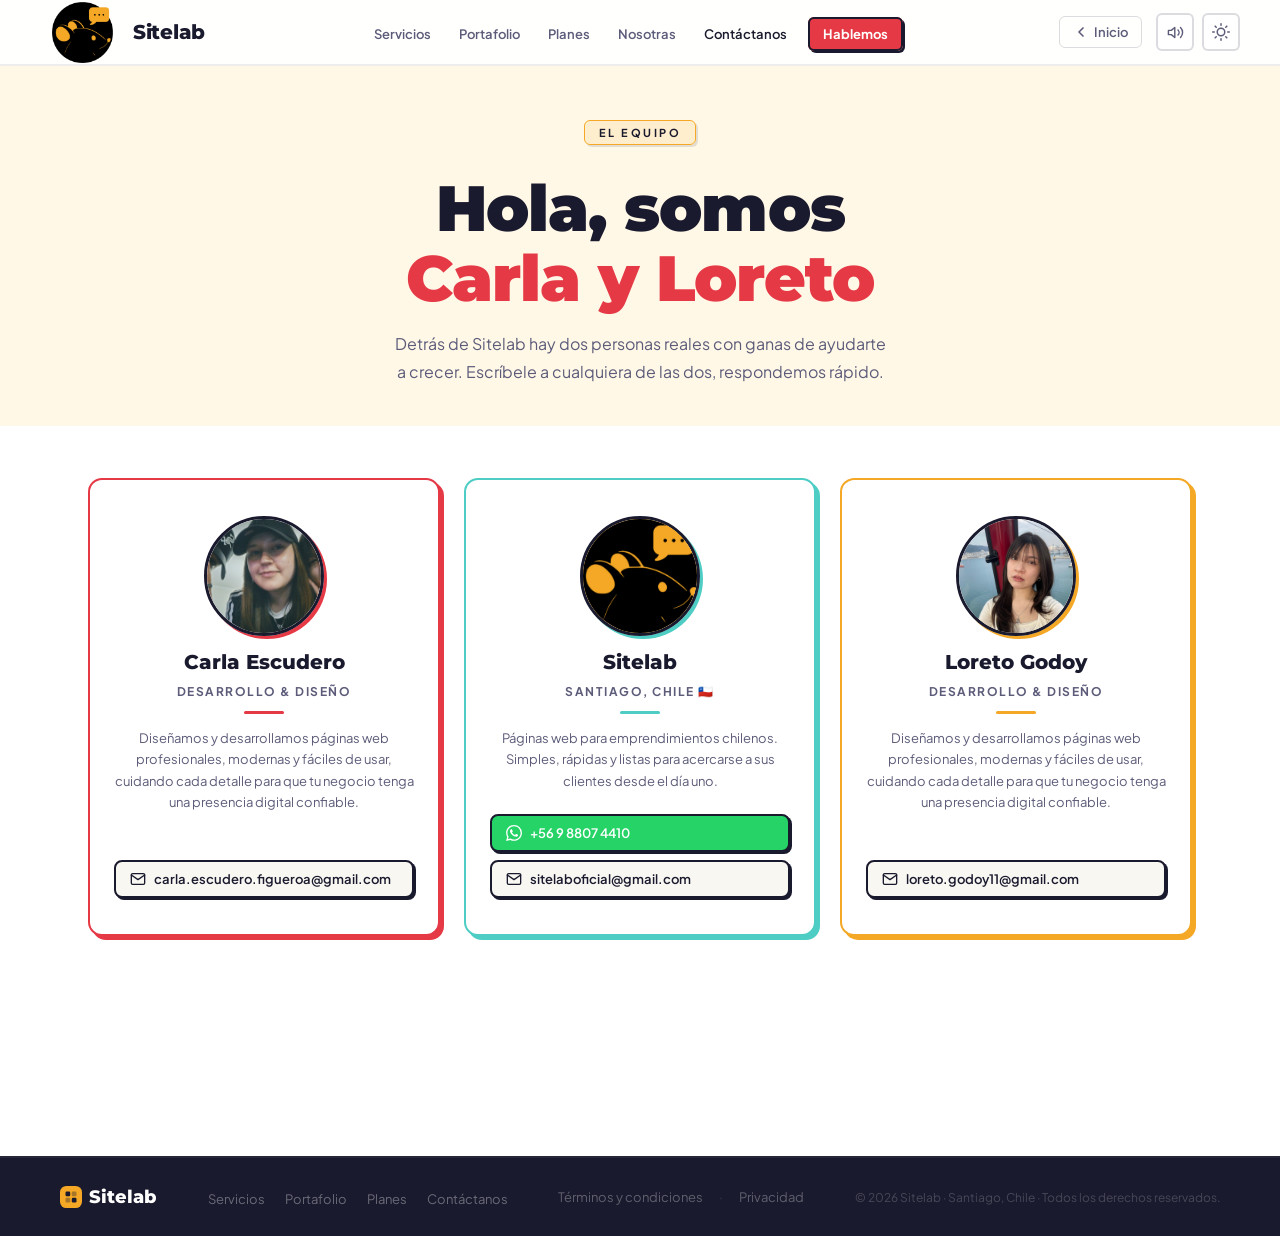
==== contacto.html @ 243d9d0f "adds project files" ====
<!DOCTYPE html>
<html lang="es" data-theme="light">
<head>
  <meta charset="UTF-8">
  <title>Contáctanos — Sitelab</title>
  <meta name="viewport" content="width=device-width, initial-scale=1.0">
  <link rel="preconnect" href="https://fonts.googleapis.com">
  <link href="https://fonts.googleapis.com/css2?family=Montserrat:ital,wght@0,400;0,600;0,700;0,800;0,900;1,800&family=Plus+Jakarta+Sans:wght@300;400;500;600;700&display=swap" rel="stylesheet">
  <link rel="stylesheet" href="assets/css/style.css">
</head>
<body>
<!-- NAV -->
<nav id="navbar">
  <a href="index.html" class="nav-logo">
    <img src="assets/imagenes/logo_sitelab.png" alt="Sitelab">
    Sitelab
  </a>
  <ul class="nav-links">
    <li><a href="index.html#servicios">Servicios</a></li>
    <li><a href="index.html#portfolio">Portafolio</a></li>
    <li><a href="index.html#planes">Planes</a></li>
    <li><a href="index.html#nosotras">Nosotras</a></li>
    <li><a href="contacto.html" class="nav-contacto">Contáctanos</a></li>
    <li><a href="index.html#contacto" class="nav-cta">Hablemos</a></li>
  </ul>
  <div class="nav-right"><a href="index.html" class="nav-back" aria-label="Volver al inicio"><svg width="16" height="16" viewBox="0 0 24 24" fill="none" stroke="currentColor" stroke-width="2.5" stroke-linecap="round" stroke-linejoin="round"><polyline points="15 18 9 12 15 6"/></svg>Inicio</a>
    <button class="tts-toggle" id="ttsToggle" aria-label="Leer página en voz alta" title="Leer en voz alta">
      <svg class="icon-tts-play" width="17" height="17" viewBox="0 0 24 24" fill="none" stroke="currentColor" stroke-width="2" stroke-linecap="round" stroke-linejoin="round">
        <polygon points="11 5 6 9 2 9 2 15 6 15 11 19 11 5"/>
        <path d="M19.07 4.93a10 10 0 0 1 0 14.14M15.54 8.46a5 5 0 0 1 0 7.07"/>
      </svg>
      <svg class="icon-tts-stop" width="17" height="17" viewBox="0 0 24 24" fill="none" stroke="currentColor" stroke-width="2" stroke-linecap="round" stroke-linejoin="round" style="display:none;">
        <rect x="6" y="6" width="12" height="12" rx="2"/>
      </svg>
    </button>
    <button class="theme-toggle" id="themeToggle" aria-label="Cambiar tema">
      <svg class="icon-sun" width="18" height="18" viewBox="0 0 24 24" fill="none" stroke="currentColor" stroke-width="2" stroke-linecap="round" stroke-linejoin="round">
        <circle cx="12" cy="12" r="5"/>
        <line x1="12" y1="1" x2="12" y2="3"/><line x1="12" y1="21" x2="12" y2="23"/>
        <line x1="4.22" y1="4.22" x2="5.64" y2="5.64"/><line x1="18.36" y1="18.36" x2="19.78" y2="19.78"/>
        <line x1="1" y1="12" x2="3" y2="12"/><line x1="21" y1="12" x2="23" y2="12"/>
        <line x1="4.22" y1="19.78" x2="5.64" y2="18.36"/><line x1="18.36" y1="5.64" x2="19.78" y2="4.22"/>
      </svg>
      <svg class="icon-moon" width="18" height="18" viewBox="0 0 24 24" fill="none" stroke="currentColor" stroke-width="2" stroke-linecap="round" stroke-linejoin="round">
        <path d="M21 12.79A9 9 0 1 1 11.21 3 7 7 0 0 0 21 12.79z"/>
      </svg>
    </button>
  </div>
</nav>
<!-- PAGE HERO -->
<section class="page-hero">
  <div class="container">
    <div class="fade-in-1" style="display:flex;justify-content:center;">
      <span class="tag">El equipo</span>
    </div>
    <h1 class="page-hero-title fade-in-2">Hola, somos<br><span class="hero-names">Carla y Loreto</span></h1>
    <p class="section-sub fade-in-3" style="margin:16px auto 0;text-align:center;max-width:500px;">Detrás de Sitelab hay dos personas reales con ganas de ayudarte a crecer. Escríbele a cualquiera de las dos, respondemos rápido.</p>
  </div>
</section>
<!-- EQUIPO -->
<section style="padding:0 0 220px;">
  <div class="container">
    <div class="team-grid">
      <!-- Carla -->
      <div class="team-card reveal reveal-delay-1">
        <div class="team-img-wrap">
          <div class="team-img-placeholder">
          <img src="assets/imagenes/carla5.JPG" alt="Carla">
        </div>
        </div>
        <h3>Carla Escudero</h3>
        <p class="team-card-rol">Desarrollo & Diseño</p>
        <div class="team-divider"></div>
        <p class="team-card-bio">Diseñamos y desarrollamos páginas web profesionales, modernas y fáciles de usar, cuidando cada detalle para que tu negocio tenga una presencia digital confiable.</p>
        <div class="team-contact-links">
          <a href="mailto:carla@sitelab.cl" class="team-contact-link team-link-mail">
            <svg width="16" height="16" viewBox="0 0 24 24" fill="none" stroke="currentColor" stroke-width="2" stroke-linecap="round" stroke-linejoin="round"><path d="M4 4h16c1.1 0 2 .9 2 2v12c0 1.1-.9 2-2 2H4c-1.1 0-2-.9-2-2V6c0-1.1.9-2 2-2z"/><polyline points="22,6 12,13 2,6"/></svg>
            carla.escudero.figueroa@gmail.com
          </a>
        </div>
      </div>
      <!-- Sitelab -->
      <div class="team-card team-card-center reveal reveal-delay-2">
        <div class="team-img-wrap">
          <div class="team-img-placeholder team-img-logo">
            <img src="assets/imagenes/logo_sitelab_grande_1.png" alt="Sitelab">
          </div>
        </div>
        <h3>Sitelab</h3>
        <p class="team-card-rol">Santiago, Chile 🇨🇱</p>
        <div class="team-divider"></div>
        <p class="team-card-bio">Páginas web para emprendimientos chilenos. Simples, rápidas y listas para acercarse a sus clientes desde el día uno.</p>
        <div class="team-contact-links">
          <a href="https://wa.me/56988074410" target="_blank" class="team-contact-link team-link-wsp">
            <svg width="16" height="16" viewBox="0 0 24 24" fill="currentColor"><path d="M17.472 14.382c-.297-.149-1.758-.867-2.03-.967-.273-.099-.471-.148-.67.15-.197.297-.767.966-.94 1.164-.173.199-.347.223-.644.075-.297-.15-1.255-.463-2.39-1.475-.883-.788-1.48-1.761-1.653-2.059-.173-.297-.018-.458.13-.606.134-.133.298-.347.446-.52.149-.174.198-.298.298-.497.099-.198.05-.371-.025-.52-.075-.149-.669-1.612-.916-2.207-.242-.579-.487-.5-.669-.51-.173-.008-.371-.01-.57-.01-.198 0-.52.074-.792.372-.272.297-1.04 1.016-1.04 2.479 0 1.462 1.065 2.875 1.213 3.074.149.198 2.096 3.2 5.077 4.487.709.306 1.262.489 1.694.625.712.227 1.36.195 1.871.118.571-.085 1.758-.719 2.006-1.413.248-.694.248-1.289.173-1.413-.074-.124-.272-.198-.57-.347m-5.421 7.403h-.004a9.87 9.87 0 01-5.031-1.378l-.361-.214-3.741.982.998-3.648-.235-.374a9.86 9.86 0 01-1.51-5.26c.001-5.45 4.436-9.884 9.888-9.884 2.64 0 5.122 1.03 6.988 2.898a9.825 9.825 0 012.893 6.994c-.003 5.45-4.437 9.884-9.885 9.884m8.413-18.297A11.815 11.815 0 0012.05 0C5.495 0 .16 5.335.157 11.892c0 2.096.547 4.142 1.588 5.945L.057 24l6.305-1.654a11.882 11.882 0 005.683 1.448h.005c6.554 0 11.89-5.335 11.893-11.893a11.821 11.821 0 00-3.48-8.413z"/></svg>
            +56 9 8807 4410
          </a>
          <a href="mailto:hola@sitelab.cl" class="team-contact-link team-link-mail">
            <svg width="16" height="16" viewBox="0 0 24 24" fill="none" stroke="currentColor" stroke-width="2" stroke-linecap="round" stroke-linejoin="round"><path d="M4 4h16c1.1 0 2 .9 2 2v12c0 1.1-.9 2-2 2H4c-1.1 0-2-.9-2-2V6c0-1.1.9-2 2-2z"/><polyline points="22,6 12,13 2,6"/></svg>
            sitelaboficial@gmail.com
          </a>
        </div>
      </div>
      <!-- Loreto -->
      <div class="team-card reveal reveal-delay-3">
        <div class="team-img-wrap">
          <div class="team-img-placeholder">
          <img src="assets/imagenes/loreto.jpg" alt="Loreto">
        </div>
        </div>
        <h3>Loreto Godoy</h3>
        <p class="team-card-rol">Desarrollo & Diseño</p>
        <div class="team-divider"></div>
        <p class="team-card-bio">Diseñamos y desarrollamos páginas web profesionales, modernas y fáciles de usar, cuidando cada detalle para que tu negocio tenga una presencia digital confiable.</p>
        <div class="team-contact-links">
          <a href="mailto:loreto@sitelab.cl" class="team-contact-link team-link-mail">
            <svg width="16" height="16" viewBox="0 0 24 24" fill="none" stroke="currentColor" stroke-width="2" stroke-linecap="round" stroke-linejoin="round"><path d="M4 4h16c1.1 0 2 .9 2 2v12c0 1.1-.9 2-2 2H4c-1.1 0-2-.9-2-2V6c0-1.1.9-2 2-2z"/><polyline points="22,6 12,13 2,6"/></svg>
            loreto.godoy11@gmail.com
          </a>
        </div>
      </div>

    </div>
  </div>
</section>
<!-- FOOTER -->
<footer>
  <div class="footer-inner">
    <a href="index.html" class="footer-logo">
      <svg width="22" height="22" viewBox="0 0 28 28" fill="none"><rect width="28" height="28" rx="8" fill="var(--yellow)"/><rect x="7" y="7" width="6" height="6" rx="1.5" fill="var(--black)"/><rect x="15" y="7" width="6" height="6" rx="1.5" fill="var(--black)" opacity="0.35"/><rect x="7" y="15" width="6" height="6" rx="1.5" fill="var(--black)" opacity="0.35"/><rect x="15" y="15" width="6" height="6" rx="1.5" fill="var(--black)"/></svg>
      Sitelab
    </a>
    <ul class="footer-links">
      <li><a href="index.html#servicios">Servicios</a></li>
      <li><a href="index.html#portfolio">Portafolio</a></li>
      <li><a href="index.html#planes">Planes</a></li>
      <li><a href="contacto.html">Contáctanos</a></li>
    </ul>
    <div class="footer-legal">
      <a href="terminos.html">Términos y condiciones</a>
      <span>·</span>
      <a href="privacidad.html">Privacidad</a>
    </div>
    <p class="footer-copy">© 2026 Sitelab · Santiago, Chile · Todos los derechos reservados.</p>
  </div>
</footer>
<script src="assets/js/script.js"></script>
</body>
</html>
---- assets/css/style.css ----
/* ══════════════════════════════════════════
   SITELAB · styles.css
   Paleta Cuphead: Rojo #E63946 · Amarillo #F4A825
   Teal #4ECDC4 · Coral #FF6B6B · Mint #95E1D3
   Crema #FFF8E7 · Ink #1A1A2E
   Fuentes: Montserrat 800 (títulos) + Plus Jakarta Sans (cuerpo)
   ══════════════════════════════════════════ */

*, *::before, *::after { 
  margin: 0; 
  padding: 0; 
  box-sizing: border-box; }

:root {
  --red:        #E63946;
  --red-dim:    rgba(230,57,70,0.10);
  --red-dark:   #c02535;
  --yellow:     #F4A825;
  --yellow-dim: rgba(244,168,37,0.13);
  --yellow-light: #ffc85a;
  --teal:       #4ECDC4;
  --teal-dim:   rgba(78,205,196,0.12);
  --teal-dark:  #36b0a7;
  --coral:      #FF6B6B;
  --coral-dim:  rgba(255,107,107,0.12);
  --mint:       #95E1D3;
  --mint-dim:   rgba(149,225,211,0.18);
  --cream:      #FFF8E7;
  --ink:        #1A1A2E;
  --ink-soft:   #252540;


  --black:      #1A1A2E;
  --black-soft: #252540;
  --green:      #4ECDC4;
  --green-dark: #36b0a7;
  --green-dim:  rgba(78,205,196,0.12);

  /* Light mode */
  --bg:         #FFFFFF;
  --bg-cream:   #FFF8E7;
  --bg-blush:   #FFF2F2;
  --bg-mist:    #F0FEFA;
  --bg-alt:     #F9F7F2;
  --surface:    #FFFFFF;
  --text:       #1A1A2E;
  --text-muted: #5c5c7a;
  --text-faint: #b8b8cc;
  --border:     rgba(26,26,46,0.08);
  --border-strong: rgba(26,26,46,0.15);
  --shadow:     0 4px 24px rgba(26,26,46,0.08);
  --shadow-lg:  0 14px 52px rgba(26,26,46,0.14);
  --t:          0.36s cubic-bezier(0.25,0.46,0.45,0.94);
  --t-fast:     0.16s ease;
}

[data-theme="dark"] {
  --bg:         #0f0f1a;
  --bg-cream:   #161622;
  --bg-blush:   #1a1018;
  --bg-mist:    #0f1a18;
  --bg-alt:     #141420;
  --surface:    #1e1e30;
  --text:       #f0eee8;
  --text-muted: #8888aa;
  --text-faint: #3a3a55;
  --border:     rgba(255,255,255,0.07);
  --border-strong: rgba(255,255,255,0.13);
  --shadow:     0 4px 24px rgba(0,0,0,0.45);
  --shadow-lg:  0 14px 52px rgba(0,0,0,0.6);
}

html { 
scroll-behavior: smooth; }
body { 
font-family: 'Plus Jakarta Sans', sans-serif; 
background: var(--bg); 
color: var(--text); 
overflow-x: hidden; 
transition: background var(--t), color var(--t); }

::-webkit-scrollbar { 
  width: 4px; }

::-webkit-scrollbar-track { 
  background: var(--bg); }

::-webkit-scrollbar-thumb { 
  background: var(--red); 
  border-radius: 2px; }

.container { 
  max-width: 1160px; 
  margin: 0 auto; 
  padding: 0 28px; }

section { 
  padding: 96px 0; }

/* ── SHARED TOKENS ── */
.tag {
  display: inline-block; 
  font-size: 11px; 
  font-weight: 700; 
  letter-spacing: 2.5px; 
  text-transform: uppercase;
  color: var(--ink); 
  background: var(--yellow-dim); 
  border: 1.5px solid var(--yellow);
  padding: 5px 14px; 
  border-radius: 6px; 
  margin-bottom: 16px;
  box-shadow: 2px 2px 0 rgba(26,26,46,0.12);
}
[data-theme="dark"] .tag { color: var(--yellow); }

.section-title {
  font-family: 'Montserrat', sans-serif;
  font-size: clamp(30px, 3.8vw, 50px); 
  font-weight: 800; line-height: 1.1; 
  letter-spacing: -0.3px; 
  color: var(--text);
}
.section-sub { 
  font-size: 16px; 
  color: var(--text-muted); 
  line-height: 1.75; 
  max-width: 480px; 
  margin-top: 14px; }

.section-sub.center-text { 
  margin: 14px auto 0; 
  text-align: center; }

.section-header { 
  margin-bottom: 60px; }

/* ── BUTTONS ── */
.btn-primary {
  display: inline-flex; 
  align-items: center; 
  gap: 6px;
  background: var(--ink); 
  color: #fff; 
  padding: 14px 28px; 
  border-radius: 8px;
  font-weight: 700; 
  font-size: 14px; 
  text-decoration: none;
  border: 2px solid var(--ink); 
  box-shadow: 3px 3px 0 var(--yellow);
  transition: transform var(--t-fast), box-shadow var(--t-fast);
}
.btn-primary:hover { 
  transform: translate(-2px,-2px); 
  box-shadow: 5px 5px 0 var(--yellow); }

.btn-primary:active { 
  transform: translate(1px,1px); 
  box-shadow: 1px 1px 0 var(--yellow); }
[data-theme="dark"] .btn-primary { 
  background: var(--red); 
  border-color: var(--red); 
  box-shadow: 3px 3px 0 var(--yellow); }

.btn-ghost {
  display: inline-flex; 
  align-items: center; 
  gap: 6px;
  background: transparent; 
  color: var(--text); 
  padding: 13px 26px; 
  border-radius: 8px;
  font-weight: 600; 
  font-size: 14px; 
  text-decoration: none; 
  border: 2px solid var(--border-strong);
  transition: border-color var(--t), background var(--t), color var(--t);
}
.btn-ghost:hover { 
  border-color: var(--teal); 
  background: var(--teal-dim); 
  color: var(--teal-dark); }

.btn-wsp {
  display: inline-flex; 
  align-items: center; 
  gap: 8px;
  background: #25d366; 
  color: #fff; 
  padding: 14px 28px; 
  border-radius: 8px;
  font-weight: 700; 
  font-size: 14px; 
  text-decoration: none;
  border: 2px solid #1db954; 
  box-shadow: 3px 3px 0 rgba(0,0,0,0.15);
  transition: transform var(--t-fast), box-shadow var(--t-fast);
}
.btn-wsp:hover { 
  transform: translate(-2px,-2px); 
  box-shadow: 5px 5px 0 rgba(0,0,0,0.18); }

.btn-lg { 
  padding: 16px 34px; font-size: 15px; }

.btn-cta-primary {
  display: inline-flex;
   align-items: center; 
   gap: 6px;
  background: var(--yellow); 
  color: var(--ink); 
  padding: 15px 30px; 
  border-radius: 8px;
  font-weight: 800; 
  font-size: 14px; 
  text-decoration: none;
  border: 2px solid var(--ink); 
  box-shadow: 3px 3px 0 var(--ink);
  transition: transform var(--t-fast), box-shadow var(--t-fast);
}
.btn-cta-primary:hover { 
  transform: translate(-2px,-2px); 
  box-shadow: 5px 5px 0 var(--ink); }

/* ── NAV ── */
nav {
  position: fixed; 
  top: 0; left: 0; right: 0; z-index: 100; 
  padding: 0 40px; height: 66px;
  display: flex; 
  align-items: center; 
  justify-content: space-between;
  background: rgba(255,255,255,0.93); 
  backdrop-filter: blur(16px); -webkit-backdrop-filter: blur(16px);
  border-bottom: 2px solid var(--border); 
  transition: box-shadow var(--t), background var(--t);
}
[data-theme="dark"] nav { 
  background: rgba(15,15,26,0.94); }

nav.scrolled { 
  box-shadow: 0 4px 0 rgba(26,26,46,0.07); }

.nav-logo { 
  font-family: 'Montserrat', sans-serif; 
  font-size: 20px; 
  font-weight: 800; 
  letter-spacing: -0.3px; 
  text-decoration: none; 
  color: var(--text); 
  display: flex; 
  align-items: center; 
  gap: 8px; }

.nav-logo img {
  width: 85px;
  height: 85px;
  object-fit: contain;
  display: block;
}
.nav-links { 
  display: flex; 
  align-items: center; 
  gap: 2px; list-style: none; }

.nav-links a { 
  font-size: 13px; 
  font-weight: 600; 
  color: var(--text-muted); 
  text-decoration: none; 
  padding: 7px 13px; 
  border-radius: 6px; 
  transition: color var(--t), background var(--t); }

.nav-links a:hover { 
  color: var(--text); 
  background: var(--bg-cream); }

[data-theme="dark"] .nav-links a:hover { 
  background: var(--bg-alt); }

.nav-links .nav-contacto { 
  color: var(--text); }

.nav-links .nav-cta { 
  background: var(--red); 
  color: #fff !important; 
  font-weight: 700; 
  margin-left: 6px; 
  border-radius: 6px; 
  border: 2px solid var(--ink);
   box-shadow: 2px 2px 0 var(--ink); 
   transition: transform var(--t-fast), box-shadow var(--t-fast), background var(--t); }

.nav-links .nav-cta:hover { 
  background: var(--red-dark); 
  transform: translate(-1px,-1px); 
  box-shadow: 3px 3px 0 var(--ink); }

.nav-right { 
  display: flex; 
  align-items: center; 
  gap: 8px; }
.nav-back { 
  display: inline-flex; 
  align-items: center; 
  gap: 5px; font-size: 13px; 
  font-weight: 600; 
  color: var(--text-muted); 
  text-decoration: none; 
  padding: 7px 13px; 
  border-radius: 6px; 
  border: 1.5px solid var(--border-strong); 
  margin-right: 6px; 
  transition: color var(--t), border-color var(--t), background var(--t); }

.nav-back:hover { 
  color: var(--red); 
  border-color: var(--red); 
  background: var(--red-dim); }

.theme-toggle { 
  width: 38px; 
  height: 38px; 
  border-radius: 6px; 
  border: 2px solid var(--border-strong); 
  background: var(--surface); 
  cursor: pointer; 
  display: flex; 
  align-items: center; 
  justify-content: center; 
  color: var(--text-muted); transition: border-color var(--t), color var(--t); }

.theme-toggle:hover { 
  border-color: var(--teal); 
  color: var(--teal-dark); }
[data-theme="dark"] .theme-toggle:hover { 
  color: var(--teal); }
[data-theme="light"] .icon-moon { display: none; }
[data-theme="dark"] .icon-sun { display: none; }

/* TTS — mismo tamaño que el theme toggle */
.tts-toggle {
  width: 38px; height: 38px; 
  border-radius: 6px;
  border: 2px solid var(--border-strong); 
  background: var(--surface);
  cursor: pointer; 
  display: flex; 
  align-items: center; 
  justify-content: center;
  color: var(--text-muted);
  transition: border-color var(--t), color var(--t), background var(--t);
  position: relative;
}
.tts-toggle:hover { border-color: var(--red); color: var(--red); }
.tts-toggle.tts-active {
  border-color: var(--red); color: var(--red);
  background: var(--red-dim);
  animation: tts-pulse 1.8s ease-in-out infinite;
}
@keyframes tts-pulse {
  0%, 100% { box-shadow: 0 0 0 0 rgba(230,57,70,0); }
  50%       { box-shadow: 0 0 0 5px rgba(230,57,70,0.18); }
}

/* ── Menú hamburguesa ── */
.nav-hamburger {
  display: none;
  flex-direction: column; 
  justify-content: center; 
  align-items: center;
  gap: 5px; width: 38px; 
  height: 38px; 
  border-radius: 6px;
  border: 2px solid var(--border-strong); 
  background: var(--surface);
  cursor: pointer; 
  padding: 0;
}
.nav-hamburger span {
  display: block; 
  width: 18px; 
  height: 2px;
  background: var(--text); 
  border-radius: 2px;
  transition: transform 0.3s ease, opacity 0.3s ease, width 0.3s ease;
}
.nav-hamburger.open span:nth-child(1) { 
  transform: translateY(7px) rotate(45deg); }
.nav-hamburger.open span:nth-child(2) { 
  opacity: 0; width: 0; }
.nav-hamburger.open span:nth-child(3) { 
  transform: translateY(-7px) rotate(-45deg); }

.nav-mobile-overlay {
  display: none; 
  position: fixed; 
  inset: 0; 
  z-index: 149;
  background: rgba(26,26,46,0.55); 
  backdrop-filter: blur(3px);
  opacity: 0; transition: opacity 0.3s ease;
}
.nav-mobile-overlay.active { 
  display: block; opacity: 1; }

.nav-mobile-menu {
  position: fixed; 
  top: 0; right: 0; 
  bottom: 0; 
  z-index: 150;
  width: min(320px, 85vw);
  background: var(--bg-cream); border-left: 2px solid var(--border);
  padding: 80px 32px 40px;
  display: flex; 
  flex-direction: column; 
  gap: 8px;
  transform: translateX(100%);
  transition: transform 0.35s cubic-bezier(0.25,0.46,0.45,0.94);
  box-shadow: -8px 0 40px rgba(26,26,46,0.15);
}
[data-theme="dark"] .nav-mobile-menu { 
  background: var(--bg-alt); }
.nav-mobile-menu.open { 
  transform: translateX(0); }

.nav-mobile-close {
  position: absolute; 
  top: 18px; 
  right: 20px;
  width: 38px; 
  height: 38px; 
  border-radius: 6px;
  border: 2px solid var(--border-strong); 
  background: var(--surface);
  cursor: pointer;
  display: flex; 
  align-items: center; 
  justify-content: center;
  color: var(--text); 
  transition: border-color var(--t-fast), color var(--t-fast);
}
.nav-mobile-close:hover { 
  border-color: var(--red); color: var(--red); }

.nav-mobile-links { 
  list-style: none; 
  display: flex; 
  flex-direction: column; 
  gap: 4px; }

.nav-mobile-links a {
  display: block; 
  padding: 13px 16px; 
  border-radius: 8px;
  font-family: 'Montserrat', sans-serif; 
  font-size: 15px; 
  font-weight: 700;
  color: var(--text); 
  text-decoration: none; 
  border: 2px solid transparent;
  transition: border-color var(--t-fast), background var(--t-fast);
}
.nav-mobile-links li:nth-child(1) a:hover { 
  border-color: var(--red); background: var(--red-dim); }
.nav-mobile-links li:nth-child(2) a:hover { 
  border-color: var(--teal); background: var(--teal-dim); }
.nav-mobile-links li:nth-child(3) a:hover { 
  border-color: var(--yellow); background: var(--yellow-dim); }
.nav-mobile-links li:nth-child(4) a:hover { 
  border-color: var(--coral); background: var(--coral-dim); }
.nav-mobile-cta {
  display: block !important; 
  margin-top: 12px;
  background: var(--red) !important; 
  color: #fff !important;
  text-align: center; 
  border: 2px solid var(--ink) !important;
  box-shadow: 3px 3px 0 var(--ink);
}
.nav-mobile-cta:hover { 
  background: var(--red-dark) !important; }

@media (max-width: 768px) {
  .nav-hamburger { 
    display: flex; }
  .faq-list { 
    max-width: 100%; }
  .faq-question { 
    font-size: 14px; 
    padding: 16px 18px; }
  .dominio-note { 
    flex-direction: column; gap: 14px; }
}

/* ── HERO ── */
.hero { 
  min-height: 100vh; 
  padding: 120px 0 80px; 
  display: flex; 
  align-items: center; 
  position: relative; 
  overflow: hidden; 
  background: var(--bg-cream); }

[data-theme="dark"] .hero { background: var(--bg); }

.hero-blob { 
  position: absolute; 
  border-radius: 50%; 
  pointer-events: none; }

.hero-blob-1 { 
  width: 480px; 
  height: 480px; 
  top: -80px; 
  right: 4%; 
  background: radial-gradient(circle, rgba(244,168,37,0.20) 0%, transparent 68%); }

.hero-blob-2 { 
  width: 280px; 
  height: 280px; 
  bottom: -40px; 
  left: 6%; 
  background: radial-gradient(circle, rgba(78,205,196,0.14) 0%, transparent 68%); }

.hero-container { 
  position: relative; 
  z-index: 1; 
  width: 100%; }

.hero-layout { 
  display: grid; 
  grid-template-columns: 1fr 1fr; 
  gap: 48px; 
  align-items: center; }

.hero-left { 
  display: flex; 
  flex-direction: column; }

.hero-right { 
  display: flex; 
  align-items: flex-end; 
  justify-content: center; 
  position: relative; }

.hero-img-slot { 
  width: 100%; 
  min-height: 460px; 
  display: flex; 
  align-items: flex-end; 
  justify-content: center; 
  gap: 12px; }

.hero-img-slot img { 
  max-height: 460px; 
  width: auto; 
  object-fit: contain; 
  filter: drop-shadow(0 20px 40px rgba(26,26,46,0.18)); 
  animation: fadeUp 0.9s 0.5s both; }

.hero-img-placeholder { 
  width: 100%; 
  min-height: 400px; 
  border-radius: 12px; 
  border: 2px dashed rgba(78,205,196,0.4); 
  background: linear-gradient(145deg, rgba(244,168,37,0.06) 0%, rgba(78,205,196,0.06) 100%); 
  display: flex; 
  flex-direction: column; 
  align-items: center; 
  justify-content: center; 
  gap: 14px; 
  text-align: center; 
  padding: 32px; }

.hero-img-placeholder span { 
  font-size: 13px; 
  font-weight: 600; 
  line-height: 1.6; 
  color: var(--text-muted); }

.hero-img-placeholder code { 
  font-size: 11px; 
  background: var(--teal-dim); 
  color: var(--teal-dark); 
  padding: 3px 10px; 
  border-radius: 4px; 
  font-family: monospace; }

.hero-tag { 
  display: inline-flex; 
  align-items: center; 
  gap: 8px; 
  font-size: 11px; 
  font-weight: 700; 
  letter-spacing: 2.5px; 
  text-transform: uppercase; 
  color: var(--ink); 
  background: var(--yellow-dim); 
  border: 1.5px solid var(--yellow); 
  padding: 5px 14px; 
  border-radius: 6px; 
  width: fit-content; 
  margin-bottom: 22px; 
  box-shadow: 2px 2px 0 rgba(26,26,46,0.12); }

[data-theme="dark"] .hero-tag { 
  color: var(--yellow); }

.hero h1 { font-family: 'Montserrat', sans-serif; 
  font-size: clamp(32px, 3.8vw, 52px); 
  font-weight: 800; 
  line-height: 1.1; 
  letter-spacing: -0.5px; 
  color: var(--text); }

.hero h1 em { 
  font-style: normal; 
  color: var(--red); }

.hero-underline { 
  position: relative; 
  display: inline-block; }

.hero-underline::after { 
  content: ''; 
  position: absolute; 
  left: 0; 
  bottom: 3px; 
  width: 100%; 
  height: 8px; 
  background: var(--yellow); 
  z-index: -1; 
  border-radius: 2px; 
  transform: scaleX(0); 
  transform-origin: left; 
  animation: lineGrow 0.7s 0.9s cubic-bezier(0.25,0.46,0.45,0.94) forwards; }

.hero-sub { 
  font-size: 16px; 
  color: var(--text-muted); 
  line-height: 1.75; 
  max-width: 440px; 
  margin-top: 20px; }

.hero-actions { 
  display: flex; 
  gap: 12px; 
  margin-top: 32px; 
  flex-wrap: wrap; }

.fade-in-1 { 
  opacity:0; 
  animation: fadeUp 0.7s 0.1s forwards; }
.fade-in-2 { 
  opacity:0; 
  animation: fadeUp 0.8s 0.2s forwards; }
.fade-in-3 { 
  opacity:0; 
  animation: fadeUp 0.8s 0.38s forwards; }
.fade-in-4 { 
  opacity:0; 
  animation: fadeUp 0.8s 0.52s forwards; }
.fade-in-5 { 
  opacity:0; 
  animation: fadeUp 0.8s 0.65s forwards; }


/* ── POR QUÉ ── */
.porque {
  background-color: var(--bg-mist);
}


.porque-nums {
  display: grid;
  grid-template-columns: 1fr 1fr;
  gap: 0;
}

.porque-num-item {
  display: flex;
  gap: 24px;
  align-items: flex-start;
  padding: 46px 38px;
  border-bottom: 1.5px solid var(--border);
  border-right: 1.5px solid var(--border);
}

.porque-num-item:nth-child(2n) {
  border-right: none;
}

.porque-num-item:nth-child(3),
.porque-num-item:nth-child(4) {
  border-bottom: none;
}

.porque-big-num {
  font-family: 'Montserrat', sans-serif;
  font-size: 52px;
  font-weight: 900;
  line-height: 1;
  flex-shrink: 0;
  margin-top: -6px;
}

.porque-num-item:nth-child(1) .porque-big-num { 
  color: var(--red); }
.porque-num-item:nth-child(2) .porque-big-num { 
  color: var(--yellow); }
.porque-num-item:nth-child(3) .porque-big-num { 
  color: var(--teal); }
.porque-num-item:nth-child(4) .porque-big-num { 
  color: var(--coral); }

.porque-num-text h4 {
  font-family: 'Montserrat', sans-serif;
  font-size: 15px;
  font-weight: 800;
  color: var(--text);
  margin-bottom: 6px;
}

.porque-num-text p {
  font-size: 14px;
  color: var(--text-muted);
  line-height: 1.7;
}

.porque .section-title em {
  color: var(--red);
  font-style: normal;
}

.porque .btn-primary {
  margin-top: 32px;
  display: block;
  width: fit-content;
  padding: 12px 28px;
  margin-left: auto;
  margin-right: auto;
}


/* ── SERVICIOS ── */
.servicios { 
  background: var(--bg); }

.servicios-grid { 
  display: grid; 
  grid-template-columns: repeat(3,1fr); 
  gap: 18px; }

.serv-card { 
  background: var(--surface); 
  border-radius: 12px; 
  padding: 32px 26px; 
  border: 2px solid transparent; 
  transition: transform var(--t-fast), box-shadow var(--t-fast); }

.serv-card-1 { 
  border-color: var(--red);    
  box-shadow: 3px 3px 0 var(--red); }

.serv-card-2 { 
  border-color: var(--yellow);  
  box-shadow: 3px 3px 0 var(--yellow); }

.serv-card-3 { 
  border-color: var(--teal);    
  box-shadow: 3px 3px 0 var(--teal); }

.serv-card-4 { 
  border-color: var(--coral);   
  box-shadow: 3px 3px 0 var(--coral); 
  background: #fff9f9; }

[data-theme="dark"] .serv-card-4 { 
  background: var(--surface); }

.serv-card-5 { 
  border-color: var(--mint);    
  box-shadow: 3px 3px 0 var(--mint); }

[data-theme="dark"] .serv-card-5 { 
  border-color: var(--teal); 
  box-shadow: 3px 3px 0 var(--teal); }

.serv-card-6 { 
  border-color: var(--yellow-light); 
  box-shadow: 3px 3px 0 var(--yellow-light); 
  background: #fffbf0; }

[data-theme="dark"] .serv-card-6 { 
  border-color: var(--yellow); 
  box-shadow: 3px 3px 0 var(--yellow); 
  background: var(--surface); }
.serv-card:hover { 
  transform: translate(-2px,-2px); }
.serv-card-1:hover { 
  box-shadow: 5px 5px 0 var(--red); }
.serv-card-2:hover { 
  box-shadow: 5px 5px 0 var(--yellow); }
.serv-card-3:hover { 
  box-shadow: 5px 5px 0 var(--teal); }
.serv-card-4:hover { 
  box-shadow: 5px 5px 0 var(--coral); }
.serv-card-5:hover { 
  box-shadow: 5px 5px 0 var(--mint); }
.serv-card-6:hover { 
  box-shadow: 5px 5px 0 var(--yellow-light); }

.serv-icon { 
  width: 46px; 
  height: 46px; 
  border-radius: 10px; 
  display: flex; 
  align-items: center; 
  justify-content: center; 
  margin-bottom: 18px; }
.serv-card-1 .serv-icon { 
  background: var(--red-dim); 
  color: var(--red); }
.serv-card-2 .serv-icon { 
  background: var(--yellow-dim); 
  color: #8a5a00; }
.serv-card-3 .serv-icon { 
  background: var(--teal-dim); 
  color: var(--teal-dark); }
.serv-card-4 .serv-icon { 
  background: var(--coral-dim); 
  color: var(--coral); }
.serv-card-5 .serv-icon { 
  background: var(--mint-dim); 
  color: #2a9d8f; }
.serv-card-6 .serv-icon { 
  background: rgba(255,200,90,0.18); 
  color: #8a5a00; }

[data-theme="dark"] .serv-card-2 .serv-icon,
[data-theme="dark"] .serv-card-6 .serv-icon { 
  color: var(--yellow-light); }
[data-theme="dark"] .serv-card-5 .serv-icon { 
  color: var(--teal); }

.serv-num { 
  display: block; 
  font-size: 11px; 
  font-weight: 700; 
  letter-spacing: 2px; 
  color: var(--text-faint); 
  margin-bottom: 10px; }

.serv-card h3 { 
  font-family: 'Montserrat', sans-serif; 
  font-size: 17px; 
  font-weight: 800; 
  margin-bottom: 8px; 
  color: var(--text); }
.serv-card p { 
  font-size: 14px; 
  line-height: 1.6; 
  color: var(--text-muted); }

/* ── PROCESO ── */
.proceso { 
  background: var(--bg-cream); 
  position: relative; }
[data-theme="dark"] .proceso { 
  background: var(--bg-alt); }

.proceso-steps { 
  display: grid; 
  grid-template-columns: repeat(4,1fr); 
  gap: 16px; 
  margin-bottom: 40px; }

.paso { 
  background: var(--surface); 
  border-radius: 12px; 
  padding: 26px 20px; 
  border: 2px solid var(--border); 
  transition: transform var(--t-fast), box-shadow var(--t-fast); }

.paso:nth-child(1) { 
  border-color: var(--red); }
.paso:nth-child(1):hover { 
  box-shadow: 4px 4px 0 var(--red); 
  transform: translate(-2px,-2px); }

.paso:nth-child(2) { 
  border-color: var(--yellow); }

.paso:nth-child(2):hover { 
  box-shadow: 4px 4px 0 var(--yellow); 
  transform: translate(-2px,-2px); }
.paso:nth-child(3) { 
  border-color: var(--teal); }
.paso:nth-child(3):hover { 
  box-shadow: 4px 4px 0 var(--teal); 
  transform: translate(-2px,-2px); }
.paso:nth-child(4) { 
  border-color: var(--coral); }
.paso:nth-child(4):hover { 
  box-shadow: 4px 4px 0 var(--coral); 
  transform: translate(-2px,-2px); }
.paso-num { 
  width: 44px; 
  height: 44px; 
  border-radius: 8px; 
  display: flex; 
  align-items: center; 
  justify-content: center; 
  margin-bottom: 16px; 
  font-family: 'Montserrat', sans-serif; 
  font-size: 20px; font-weight: 900; 
  border: 2px solid var(--ink); 
  color: #fff; }
.paso:nth-child(1) .paso-num { 
  background: var(--red); 
  box-shadow: 2px 2px 0 var(--ink); }
.paso:nth-child(2) .paso-num { 
  background: var(--yellow); 
  color: var(--ink); 
  box-shadow: 2px 2px 0 var(--ink); }
.paso:nth-child(3) .paso-num { 
  background: var(--teal); 
  box-shadow: 2px 2px 0 var(--ink); }
.paso:nth-child(4) .paso-num { 
  background: var(--coral); 
  box-shadow: 2px 2px 0 var(--ink); }
.paso h4 { 
  font-family: 'Montserrat', sans-serif; 
  font-size: 16px; 
  font-weight: 800; 
  color: var(--text); 
  margin-bottom: 6px; }
.paso p { 
  font-size: 13px;
  color: var(--text-muted); 
  line-height: 1.6; }

.proceso-img-deco {
  position: absolute;
  top: 85px;
  left: 450px;
  width: 190px;
  height: auto;
}

@media (max-width: 768px) {
  .proceso-img-deco { display: none; }
}


/* Roadmap — efecto neon retro */
.proceso-roadmap { 
  margin-top: 36px; 
  padding: 36px 32px; 
  background: var(--surface); 
  border-radius: 12px; 
  border: 2.5px solid var(--teal); 
  box-shadow: 4px 4px 0 var(--teal), 0 0 20px rgba(78,205,196,0.15); 
  transition: box-shadow var(--t); }

.proceso-roadmap:hover { 
  box-shadow: 6px 6px 0 var(--teal), 0 0 32px rgba(78,205,196,0.22); }
.roadmap-track { 
  display: flex; 
  align-items: flex-start; 
  justify-content: space-between; 
  position: relative; 
  padding: 28px 0 48px; }

.rm-node { 
  display: flex; 
  flex-direction: column; 
  align-items: center; 
  position: relative; 
  flex: 1; }

.rm-dot { 
  width: 48px; 
  height: 48px; 
  border-radius: 50%; 
  background: var(--bg-alt); 
  border: 2.5px solid var(--border-strong); 
  display: flex; 
  align-items: center; 
  justify-content: center; 
  font-family: 'Montserrat', sans-serif; 
  font-size: 18px; 
  font-weight: 800; 
  color: var(--text); 
  z-index: 2; 
  position: relative; 
  transition: border-color var(--t), background var(--t); }

.rm-node:nth-child(1) .rm-dot { 
  border-color: var(--red); }
.rm-node:nth-child(1):hover .rm-dot { 
  background: var(--red); 
  color: #fff; 
  box-shadow: 2px 2px 0 var(--ink); }

.rm-node:nth-child(3) .rm-dot { 
  border-color: var(--yellow); }

.rm-node:nth-child(3):hover .rm-dot { 
  background: var(--yellow); 
  color: var(--ink); }

.rm-dot-final { 
  background: var(--teal) !important; 
  border-color: var(--teal) !important; 
  color: #fff !important; 
  box-shadow: 3px 3px 0 var(--ink); }
.rm-line { 
  flex: 1; 
  height: 2px; 
  margin-top: 23px; 
  align-self: flex-start; 
  background: repeating-linear-gradient(90deg, var(--teal) 0, var(--teal) 6px, transparent 6px, transparent 14px); }

.rm-label { 
  text-align: center; 
  margin-top: 14px; 
  display: flex; 
  flex-direction: column; 
  gap: 4px; }

.rm-label-bottom { 
  position: absolute; 
  top: calc(100% + 10px); 
  left: 50%; 
  transform: translateX(-50%); 
  white-space: nowrap; }

.rm-week { 
  font-family: 'Montserrat', sans-serif; 
  font-size: 14px; 
  font-weight: 800; 
  color: var(--text); }

.rm-week-final { 
  color: var(--teal-dark); }
[data-theme="dark"] .rm-week-final { color: var(--teal); }
.rm-desc { 
  font-size: 12px; 
  color: var(--text-muted); 
  line-height: 1.5; }

/* ── PORTFOLIO ── */
.portfolio { 
  background: var(--ink); }

[data-theme="dark"] .portfolio { background: var(--bg-alt); }
.portfolio .tag { color: var(--yellow); 
  background: rgba(244,168,37,0.14); 
  border-color: var(--yellow); }
.portfolio .section-title { color: #fff; }
[data-theme="dark"] .portfolio .section-title { 
  color: var(--text); }
.portfolio .section-sub { 

  color: rgba(255,255,255,0.45); }
[data-theme="dark"] .portfolio .section-sub { color: var(--text-muted); }

.portfolio-grid { 
  display: grid; 
  grid-template-columns: repeat(3,1fr); 
  gap: 18px; 
  margin-top: 52px; }

.port-card { 
  border-radius: 12px; 
  overflow: hidden; 
  text-decoration: none; 
  display: flex; 
  flex-direction: column; 
  border: 2px solid rgba(255,255,255,0.08); 
  background: rgba(255,255,255,0.04); 
  transition: transform var(--t-fast), box-shadow var(--t-fast), border-color var(--t); }
[data-theme="dark"] .port-card { 
  border-color: var(--border); 
  background: var(--surface); }

.port-card:nth-child(1):hover { 
  transform: translate(-3px,-3px); 
  border-color: var(--red); 
  box-shadow: 4px 4px 0 var(--red); }

.port-card:nth-child(2):hover { 
  transform: translate(-3px,-3px); 
  border-color: var(--teal); 
  box-shadow: 4px 4px 0 var(--teal); }

.port-card:nth-child(3):hover { 
  transform: translate(-3px,-3px); 
  border-color: var(--yellow); 
  box-shadow: 4px 4px 0 var(--yellow); }

.port-card-thumb { 
  width: 100%; 
  height: 180px; 
  display: flex; 
  align-items: center; 
  justify-content: center; 
  border-bottom: 2px solid rgba(255,255,255,0.05); 
  transition: background var(--t); }
.port-card:nth-child(1) .port-card-thumb { 
  background: rgba(230,57,70,0.15); }
.port-card:nth-child(2) .port-card-thumb { 
  background: rgba(78,205,196,0.12); }
.port-card:nth-child(3) .port-card-thumb { 
  background: rgba(244,168,37,0.12); }
[data-theme="dark"] .port-card-thumb { 
  border-color: var(--border); }
.port-card-body { 
  padding: 24px; }
.port-rubro { 
  font-size: 11px; 
  font-weight: 700; 
  letter-spacing: 2px; 
  text-transform: uppercase; 
  display: block; 
  margin-bottom: 6px; }

.port-card:nth-child(1) .port-rubro { 
  color: var(--red); }
.port-card:nth-child(2) .port-rubro { 
  color: var(--teal); }
.port-card:nth-child(3) .port-rubro { 
  color: var(--yellow-light); }
.port-card h3 { 
  font-family: 'Montserrat', sans-serif; 
  font-size: 18px; 
  font-weight: 800; 
  color: #fff; 
  margin-bottom: 6px; }

[data-theme="dark"] .port-card h3 { 
  color: var(--text); }

.port-card p { 
  font-size: 13px; 
  color: rgba(255,255,255,0.4); 
  line-height: 1.6; }

[data-theme="dark"] .port-card p { 
  color: var(--text-muted); }
.port-link { 
  display: inline-block; 
  margin-top: 14px; 
  font-size: 13px; 
  font-weight: 700; }
.port-card:nth-child(1) .port-link {
  color: var(--red); }
.port-card:nth-child(2) .port-link { 
  color: var(--teal); }
.port-card:nth-child(3) .port-link { 
  color: var(--yellow-light); }

/* ── PLANES ── */
.planes { background: var(--bg-mist); }
[data-theme="dark"] .planes { 
  background: var(--bg); }
.pago-unico { 
  background: var(--ink); 
  border-radius: 12px; 
  padding: 32px 40px; 
  margin-bottom: 36px; 
  display: flex; 
  justify-content: space-between; 
  align-items: center; 
  gap: 24px; 
  flex-wrap: wrap; 
  border: 2px solid var(--ink); 
  box-shadow: 5px 5px 0 var(--yellow); }

[data-theme="dark"] .pago-unico { 
  background: var(--surface); 
  border: 2px solid var(--border-strong); 
  box-shadow: 5px 5px 0 var(--teal); }

.pago-label-tag { 
  display: block; 
  font-size: 11px; 
  font-weight: 700; 
  letter-spacing: 2px; 
  text-transform: uppercase; 
  color: var(--yellow); 
  margin-bottom: 10px; }

.pago-unico h3 { 
  font-family: 'Montserrat', sans-serif; 
  font-size: 20px; 
  font-weight: 800; 
  color: #fff; 
  margin-bottom: 6px; }

[data-theme="dark"] .pago-unico h3 { 
  color: var(--text); }
.pago-unico p { 
  font-size: 14px; 
  color: rgba(255,255,255,0.45); }

[data-theme="dark"] .pago-unico p { 
  color: var(--text-muted); }

.pago-precio-wrap { 
  text-align: right; 
  flex-shrink: 0; }

.pago-precio { 
  font-family: 'Montserrat', sans-serif; 
  font-size: 42px; 
  font-weight: 800; 
  color: #fff; 
  letter-spacing: -0.5px; }

[data-theme="dark"] .pago-precio { 
  color: var(--text); }

.pago-precio-sub { 
  font-size: 12px; 
  color: rgba(255,255,255,0.3); }

[data-theme="dark"] .pago-precio-sub { 
  color: var(--text-muted); }

.planes-mensual-header { 
  text-align: center; 
  margin-bottom: 28px; }

.planes-mensual-label { 
  display: inline-block; 
  font-size: 13px; 
  font-weight: 800; 
  letter-spacing: 1.5px; 
  text-transform: uppercase; 
  color: var(--text); 
  background: var(--surface); 
  border: 2px solid var(--border-strong); 
  padding: 8px 22px; 
  border-radius: 6px; 
  box-shadow: 2px 2px 0 var(--border-strong); }

.planes-grid { 
  display: grid; 
  grid-template-columns: repeat(3,1fr); 
  gap: 20px; 
  align-items: stretch; }

.plan-card { 
  background: var(--surface); 
  border: 2px solid var(--border); 
  border-radius: 14px; 
  padding: 32px 28px; 
  position: relative; 
  display: flex; 
  flex-direction: column; 
  transition: transform var(--t-fast), box-shadow var(--t-fast); }

.plan-card:nth-child(1) { 
  border-color: var(--teal);
   box-shadow: 3px 3px 0 var(--teal); }

.plan-card:nth-child(1):hover { 
  transform: translate(-2px,-2px); 
  box-shadow: 5px 5px 0 var(--teal); }

.plan-featured { 
  border-color: var(--red) !important; 
  box-shadow: 4px 4px 0 var(--red) !important; 
  background: #fff8f8; }

[data-theme="dark"] .plan-featured { 
  background: #1e1020; }

.plan-featured:hover { 
  transform: translate(-2px,-2px); 
  box-shadow: 6px 6px 0 var(--red) !important; }

.plan-card:nth-child(3) { 
  border-color: var(--yellow); 
  box-shadow: 3px 3px 0 var(--yellow); }

.plan-card:nth-child(3):hover { 
  transform: translate(-2px,-2px); 
  box-shadow: 5px 5px 0 var(--yellow); }

.plan-badge { 
  position: absolute;
  top: -14px; 
  left: 50%; 
  transform: translateX(-50%); 
  background: var(--red); 
  color: #fff; 
  font-size: 10px; 
  font-weight: 800; 
  letter-spacing: 2px; 
  text-transform: uppercase; 
  padding: 4px 16px; 
  border-radius: 4px; 
  white-space: nowrap; 
  border: 2px solid var(--ink); 
  box-shadow: 2px 2px 0 var(--ink); }

.plan-name { 
  display: block; 
  font-size: 11px; 
  font-weight: 700; 
  letter-spacing: 2.5px; 
  text-transform: uppercase; 
  color: var(--text-muted); 
  margin-bottom: 18px; }

.plan-price { 
  font-family: 'Montserrat', sans-serif; 
  font-size: 40px; 
  font-weight: 800; 
  letter-spacing: -0.5px; 
  line-height: 1; }

.plan-card:nth-child(1) .plan-price { 
  color: var(--teal-dark); }

[data-theme="dark"] .plan-card:nth-child(1) .plan-price { 
  color: var(--teal); }

.plan-price-accent { color: var(--red) !important; }
.plan-card:nth-child(3) .plan-price { 
  color: #8a5a00; }

[data-theme="dark"] .plan-card:nth-child(3) .plan-price { 
  color: var(--yellow-light); }

.plan-period { 
  font-size: 13px; 
  color: var(--text-muted); 
  margin-bottom: 20px; }
.plan-div { 
  height: 1.5px; 
  background: var(--border); 
  margin-bottom: 20px; }

.plan-features { 
  list-style: none; 
  display: flex; 
  flex-direction: column; 
  gap: 10px; flex: 1; 
  margin-bottom: 24px; }

.plan-features li { 
  font-size: 14px; 
  color: var(--text-muted); 
  display: flex; 
  align-items: flex-start; 
  gap: 10px; 
  line-height: 1.4; }

.plan-features li::before { 
  content: '✓'; 
  font-size: 11px; 
  font-weight: 800; 
  flex-shrink: 0; 
  margin-top: 1px; }

.plan-card:nth-child(1) .plan-features li::before { 
  color: var(--teal-dark); }

[data-theme="dark"] .plan-card:nth-child(1) .plan-features li::before { 
  color: var(--teal); }
.plan-featured .plan-features li::before { 
  color: var(--red); }
.plan-card:nth-child(3) .plan-features li::before { 
  color: #8a5a00; }
[data-theme="dark"] .plan-card:nth-child(3) .plan-features li::before { 
  color: var(--yellow-light); }
.plan-features li.no { 
  color: var(--text-faint); }
.plan-features li.no::before { 
  content: '×'; 
  color: var(--text-faint); }

.plan-btn { 
  display: block; 
  text-align: center; 
  text-decoration: none; 
  padding: 12px; 
  border-radius: 8px; 
  font-size: 14px; 
  font-weight: 700; 
  border: 2px solid var(--ink); 
  transition: transform var(--t-fast), box-shadow var(--t-fast); }

.plan-btn:hover { 
  transform: translate(-1px,-1px); }

.btn-outline { 
  background: transparent; 
  color: var(--text); 
  border-color: var(--teal); 
  box-shadow: 2px 2px 0 var(--teal); }

.btn-outline:hover { 
  box-shadow: 3px 3px 0 var(--teal); 
  background: var(--teal-dim); }

.btn-yellow { 
  background: var(--red); 
  color: #fff; 
  box-shadow: 2px 2px 0 var(--ink); }

.btn-yellow:hover { 
  box-shadow: 3px 3px 0 var(--ink); }

.btn-dark { 
  background: var(--yellow); 
  color: var(--ink); 
  box-shadow: 2px 2px 0 var(--ink); }

.btn-dark:hover { 
  box-shadow: 3px 3px 0 var(--ink); }

.planes-pago-note { 
  margin-top: 28px; 
  text-align: center; 
  font-size: 14px; 
  font-weight: 600; 
  color: var(--text); 
  background: var(--surface); 
  border: 2px solid var(--border-strong); 
  padding: 14px 24px; 
  border-radius: 8px; 
  display: flex; 
  align-items: center; 
  justify-content: center; 
  gap: 8px; flex-wrap: wrap; 
  box-shadow: 2px 2px 0 var(--border-strong); }
.planes { position: relative; }

.planes-img-deco {
  position: absolute;
  top: 95px;
  right: 420px;
  width: 250px;
  height: auto;
}

@media (max-width: 768px) {
  .planes-img-deco { display: none; }
}



/* ── Nota dominio propio ── */
.dominio-note {
  display: flex; 
  gap: 18px; 
  align-items: flex-start;
  background: var(--surface); 
  border: 2px solid var(--teal);
  border-radius: 12px; 
  padding: 22px 26px; 
  margin-bottom: 32px;
  box-shadow: 4px 4px 0 var(--teal);
}
[data-theme="dark"] .dominio-note { 
  background: var(--bg-alt); }

.dominio-note-icon {
  width: 44px; 
  height: 44px; 
  flex-shrink: 0; 
  border-radius: 10px;
  background: var(--teal-dim); 
  color: var(--teal-dark);
  display: flex; 
  align-items: center; 
  justify-content: center;
  border: 2px solid var(--teal);
}
[data-theme="dark"] .dominio-note-icon { color: var(--teal); }
.dominio-note strong {
  display: block; 
  font-family: 'Montserrat', sans-serif;
  font-size: 14px; 
  font-weight: 800; 
  color: var(--text); 
  margin-bottom: 6px;
}
.dominio-note p { 
  font-size: 13px; 
  color: var(--text-muted); 
  line-height: 1.7; 
  margin: 0; }

.dominio-note p em { 
  font-style: normal; 
  font-weight: 700; 
  color: var(--teal-dark); }

[data-theme="dark"] .dominio-note p em { 
  color: var(--teal); }

.dominio-note p strong { 
  display: inline; 
  font-size: 13px; 
  font-weight: 800; 
  color: var(--text); }

/* ── FAQ ── */
.faq { background: var(--bg-blush); }
[data-theme="dark"] .faq { 
  background: var(--bg-alt); }
.faq-list { 
  display: flex; 
  flex-direction: column; 
  gap: 12px; 
  max-width: 780px; 
  margin: 0 auto; }

.faq-item {
  background: var(--surface); border-radius: 12px; overflow: hidden;
  border: 2px solid var(--border);
  transition: border-color var(--t-fast), box-shadow var(--t-fast);
}
.faq-item:nth-child(1) { 
  border-color: var(--red); }
.faq-item:nth-child(1).open { 
  box-shadow: 4px 4px 0 var(--red); }
.faq-item:nth-child(2) { 
  border-color: var(--teal); }
.faq-item:nth-child(2).open { 
  box-shadow: 4px 4px 0 var(--teal); }
.faq-item:nth-child(3) { 
  border-color: var(--yellow); }
.faq-item:nth-child(3).open { 
  box-shadow: 4px 4px 0 var(--yellow); }
.faq-item:nth-child(4) { 
  border-color: var(--coral); }
.faq-item:nth-child(4).open { 
  box-shadow: 4px 4px 0 var(--coral); }
.faq-item:nth-child(5) { 
  border-color: var(--mint); }
.faq-item:nth-child(5).open {
  box-shadow: 4px 4px 0 var(--mint); }
[data-theme="dark"] .faq-item:nth-child(5) { 
  border-color: var(--teal); }

.faq-question {
  width: 100%; 
  display: flex; 
  justify-content: space-between; 
  align-items: center;
  gap: 16px; 
  padding: 20px 24px;
  background: transparent; 
  border: none;
  cursor: pointer; 
  text-align: left;
  font-family: 'Montserrat', sans-serif; 
  font-size: 15px; 
  font-weight: 800; 
  color: var(--text);
  transition: background var(--t-fast);
}
.faq-item:nth-child(1) .faq-question:hover { 
  background: var(--red-dim); }
.faq-item:nth-child(2) .faq-question:hover { 
  background: var(--teal-dim); }
.faq-item:nth-child(3) .faq-question:hover { 
  background: var(--yellow-dim); }
.faq-item:nth-child(4) .faq-question:hover { 
  background: var(--coral-dim); }
.faq-item:nth-child(5) .faq-question:hover { 
  background: var(--mint-dim); }

.faq-icon {
  flex-shrink: 0; 
  color: var(--text-muted);
  transition: transform 0.3s cubic-bezier(0.25,0.46,0.45,0.94), color var(--t-fast);
}
.faq-item.open .faq-icon { 
  transform: rotate(180deg); }
.faq-item:nth-child(1).open .faq-icon { 
  color: var(--red); }
.faq-item:nth-child(2).open .faq-icon { 
  color: var(--teal); }
.faq-item:nth-child(3).open .faq-icon { 
  color: var(--yellow); }
.faq-item:nth-child(4).open .faq-icon { 
  color: var(--coral); }
.faq-item:nth-child(5).open .faq-icon { 
  color: var(--teal); }

.faq-answer {
  max-height: 0; 
  overflow: hidden; 
  padding: 0 24px;
  transition: max-height 0.4s cubic-bezier(0.25,0.46,0.45,0.94), padding var(--t-fast);
}
.faq-item.open .faq-answer { 
  max-height: 400px; 
  padding-bottom: 22px; }
.faq-answer p { 
  font-size: 14px; 
  color: var(--text-muted); 
  line-height: 1.8; }

/* ── NOSOTRAS ── */
.nosotras { 
  background: var(--bg); }

[data-theme="dark"] .nosotras { 
  background: var(--bg-alt); }

.nosotras-header { 
  margin-bottom: 60px; }

.nosotras-personas {
  display: grid; 
  grid-template-columns: 240px 1fr 240px; 
  gap: 40px; 
  align-items: start; }

.persona-card { 
  display: flex; 
  flex-direction: column; 
  align-items: center; 
  gap: 10px; }

.persona-img-wrap { 
  width: 300px; 
  height: auto; 
  border-radius: 0; 
  overflow: visible; 
  border: none; 
  box-shadow: none; 
  flex-shrink: 0; }

.persona-img-wrap img { 
  width: 100%; 
  height: 100%; 
  object-fit: cover; 
  display: block; }

.persona-img-placeholder { 
  width: 100%; 
  height: 100%; 
  background: var(--teal-dim); 
  display: flex; 
  flex-direction: column; 
  align-items: center; 
  justify-content: center; 
  gap: 8px; color: var(--text-faint); }

.persona-img-placeholder span { 
  font-size: 11px; 
  font-weight: 600; 
  color: var(--text-muted); 
  text-align: center; }

.persona-card h3 { 
  font-family: 'Montserrat', sans-serif; 
  font-size: 20px; 
  font-weight: 800; 
  color: var(--text); }

.persona-rol { 
  font-size: 13px; 
  color: var(--text-muted); 
  font-weight: 600; }

/* Centro nosotras — centrado y simétrico */
.nosotras-centro { 
  display: flex; 
  flex-direction: column; 
  align-items: center; 
  text-align: center; gap: 0; }
.nosotras-centro .btn-primary { 
  margin-top: 28px; }
.check-list {
  list-style: none; 
  display: flex; 
  flex-direction: column; 
  gap: 16px;
  width: 100%; 
  max-width: 300px;
}
.check-list li {
  display: flex; 
  flex-direction: column; 
  align-items: center; 
  gap: 8px;
  font-size: 14px; 
  color: var(--text-muted); 
  line-height: 1.5;
  text-align: center;
  background: var(--surface); 
  border-radius: 12px; 
  padding: 14px 16px;
  border: 1.5px solid var(--border);
  transition: transform var(--t-fast), box-shadow var(--t-fast);
}
.check-list li:hover { 
  transform: translate(-2px,-2px); }
.check-list li:nth-child(1) { 
  border-color: var(--red); }
.check-list li:nth-child(1):hover { 
  box-shadow: 3px 3px 0 var(--red); }
.check-list li:nth-child(1) svg { 
  color: var(--red); flex-shrink: 0; }
.check-list li:nth-child(2) { 
  border-color: var(--teal); }
.check-list li:nth-child(2):hover { 
  box-shadow: 3px 3px 0 var(--teal); }
.check-list li:nth-child(2) svg { 
  color: var(--teal-dark); 
  flex-shrink: 0; }
[data-theme="dark"] .check-list li:nth-child(2) svg { 
  color: var(--teal); }
.check-list li:nth-child(3) { 
  border-color: var(--coral); }
.check-list li:nth-child(3):hover { 
  box-shadow: 3px 3px 0 var(--coral); }
.check-list li:nth-child(3) svg { 
  color: var(--coral); 
  flex-shrink: 0; }
.check-list li:nth-child(4) { 
  border-color: var(--yellow); }
.check-list li:nth-child(4):hover { 
  box-shadow: 3px 3px 0 var(--yellow); }
.check-list li:nth-child(4) svg { 
  color: #7a5200; 
  flex-shrink: 0; }
[data-theme="dark"] .check-list li:nth-child(4) svg { 
  color: var(--yellow-light); }

/* ── CTA FINAL ── */
.cta-final { 
  background: var(--ink); }
[data-theme="dark"] .cta-final { 
  background: var(--bg-alt); }
.cta-inner { 
  display: flex; 
  align-items: center; 
  gap: 60px; 
  padding: 80px 0; 
  flex-wrap: wrap; }
.cta-text { 
  flex: 1; 
  min-width: 280px; }
.cta-tag { 
  display: inline-block; 
  font-size: 11px; 
  font-weight: 700; 
  letter-spacing: 2.5px; 
  text-transform: uppercase; 
  color: var(--yellow); 
  background: rgba(244,168,37,0.15); 
  border: 1.5px solid var(--yellow); 
  padding: 5px 14px; 
  border-radius: 6px; 
  margin-bottom: 20px; 
  box-shadow: 2px 2px 0 rgba(244,168,37,0.3); }

.cta-titulo { 
  font-family: 'Montserrat', sans-serif; 
  font-size: clamp(30px, 4vw, 50px); 
  font-weight: 800; 
  letter-spacing: -0.5px; 
  line-height: 1.08; 
  color: #fff; 
  margin-bottom: 18px; }
[data-theme="dark"] .cta-titulo { 
  color: var(--text); }

.cta-sub { 
  font-size: 16px; 
  color: rgba(255,255,255,0.5); 
  line-height: 1.7; 
  max-width: 440px; 
  margin-bottom: 36px; }

[data-theme="dark"] .cta-sub { 
  color: var(--text-muted); }

.cta-actions { 
  display: flex; 
  gap: 14px; 
  flex-wrap: wrap; }
.cta-mascota-wrap { 
  flex-shrink: 0; 
  width: 280px; 
  display: flex; 
  align-items: flex-end; 
  justify-content: center; }

.cta-mascota-img { 
  width: 100%; 
  max-width: 280px; 
  height: auto; 
  object-fit: contain; 
  display: block; 
  filter: drop-shadow(0 12px 32px rgba(0,0,0,0.4)); }

.cta-mascota-placeholder { 
  width: 220px; 
  height: 260px; 
  border-radius: 12px; 
  border: 2px dashed rgba(78,205,196,0.4); 
  background: rgba(78,205,196,0.05); 
  display: flex; flex-direction: column; 
  align-items: center; 
  justify-content: center; 
  gap: 10px; 
  color: rgba(255,255,255,0.2); }
[data-theme="dark"] .cta-mascota-placeholder { 
  color: var(--text-faint); }
.cta-mascota-placeholder span { 
  font-size: 13px; 
  font-weight: 600; 
  text-align: center; }
.cta-mascota-hint { 
  font-size: 10px !important; 
  font-weight: 400 !important; 
  opacity: 0.5; 
  margin-top: 4px; }

/* ── CONTACTO ── */
.contacto { background: var(--bg-cream); }
[data-theme="dark"] .contacto { background: var(--bg); }
.contacto-grid { 
  display: grid; 
  grid-template-columns: 1fr 1.1fr; 
  gap: 80px; 
  align-items: start; }

.contacto .section-sub { 
  max-width: 380px; }

.contacto-items { 
  margin-top: 36px; 
  display: flex; 
  flex-direction: column; 
  gap: 18px; }

.contacto-item { 
  display: flex; 
  gap: 14px; 
  align-items: center; }

.c-icon { 
  width: 42px; 
  height: 42px; 
  flex-shrink: 0;
  border-radius: 10px; 
  display: flex; 
  align-items: center; 
  justify-content: center; 
  border: 2px solid var(--ink); }

.contacto-item:nth-child(1) .c-icon { 
  background: var(--red-dim); 
  color: var(--red); 
  box-shadow: 2px 2px 0 var(--red); }
.contacto-item:nth-child(2) .c-icon { 
  background: var(--teal-dim); 
  color: var(--teal-dark); 
  box-shadow: 2px 2px 0 var(--teal); }
.contacto-item:nth-child(3) .c-icon { 
  background: var(--yellow-dim); 
  color: #8a5a00; 
  box-shadow: 2px 2px 0 var(--yellow); }
[data-theme="dark"] .contacto-item:nth-child(2) .c-icon { 
  color: var(--teal); }
[data-theme="dark"] .contacto-item:nth-child(3) .c-icon { 
  color: var(--yellow-light); }
.contacto-item strong { 
  display: block; 
  font-size: 11px; 
  font-weight: 700; 
  letter-spacing: 1.5px; 
  text-transform: uppercase; 
  color: var(--text); 
  margin-bottom: 3px; }

.contacto-item span { 
  font-size: 14px; 
  color: var(--text-muted); }

.contacto-form-wrap { 
  background: var(--surface); 
  border: 2px solid var(--border-strong); 
  border-radius: 14px; 
  padding: 36px; 
  box-shadow: 5px 5px 0 var(--border-strong); }

[data-theme="dark"] .contacto-form-wrap { 
  box-shadow: 5px 5px 0 var(--teal-dark); 
  border-color: var(--teal); }
.contacto-form { 
  display: flex; 
  flex-direction: column; 
  gap: 16px; }

.form-row { 
  display: grid; 
  grid-template-columns: 1fr 1fr; 
  gap: 14px; }

.form-group { 
  display: flex; 
  flex-direction: column; 
  gap: 6px; }

.form-group label { 
  font-size: 12px; 
  font-weight: 700; 
  letter-spacing: 0.5px; 
  color: var(--text-muted); 
  text-transform: uppercase; }

.contacto-form input, .contacto-form textarea { 
  width: 100%; 
  background: var(--bg-alt); 
  border: 2px solid var(--border-strong); 
  color: var(--text); 
  padding: 11px 15px; 
  font-family: 'Plus Jakarta Sans', sans-serif; 
  font-size: 14px; 
  border-radius: 8px;
  outline: none; 
  transition: border-color var(--t), background var(--t), box-shadow var(--t-fast); }

.contacto-form input:focus, .contacto-form textarea:focus { 
  border-color: var(--teal); 
  background: var(--bg); 
  box-shadow: 3px 3px 0 var(--teal); }

.contacto-form input::placeholder, .contacto-form textarea::placeholder { 
  color: var(--text-faint); }
.contacto-form textarea { 
  resize: vertical; 
  min-height: 110px; }

.contacto-form button { 
  background: var(--red); 
  color: #fff; 
  border: 2px solid var(--ink); 
  padding: 14px 28px; 
  border-radius: 8px; 
  font-family: 'Plus Jakarta Sans', sans-serif; 
  font-weight: 700; 
  font-size: 14px; 
  cursor: pointer; 
  align-self: flex-start; 
  box-shadow: 3px 3px 0 var(--ink); 
  transition: transform var(--t-fast), box-shadow var(--t-fast); }
.contacto-form button:hover { 
  transform: translate(-2px,-2px); 
  box-shadow: 5px 5px 0 var(--ink); }

/* Fix fotos en círculo — contacto.html */
.team-img-wrap { 
  position: relative; 
  overflow: hidden; }
.team-img-placeholder { 
  position: relative; 
  width: 100%; 
  height: 100%; }
.team-img-placeholder img {
  width: 100%; 
  height: 100%;
  object-fit: cover; 
  object-position: center top;
  display: block; 
  position: absolute; 
  top: 0; 
  left: 0;
}
/* Logo Sitelab en círculo — centrado, no recortado */
.team-img-logo {
  background: var(--yellow) !important;
  display: flex; align-items: center; justify-content: center;
}
.team-img-logo img {
  position: static !important;
  width: 110% !important;
  height: 110% !important;
  object-fit: contain !important;
}

/* ── FOOTER ── */
footer { 
  background: var(--ink); 
  border-top: 2px solid rgba(255,255,255,0.06); 
  padding: 28px 40px; }

[data-theme="dark"] footer { 
  background: var(--bg-alt); 
  border-top-color: var(--border); }
.footer-inner { 
  max-width: 1160px; 
  margin: 0 auto; 
  display: flex; 
  justify-content: space-between; 
  align-items: center; 
  flex-wrap: wrap; 
  gap: 16px; }

.footer-logo { 
  font-family: 'Montserrat', sans-serif; 
  font-size: 18px; 
  font-weight: 800; 
  text-decoration: none; 
  color: #fff; 
  display: flex; 
  align-items: center; 
  gap: 7px; }

[data-theme="dark"] .footer-logo { 
  color: var(--text); }
.footer-links { 
  display: flex; 
  gap: 20px; 
  list-style: none; }

.footer-links a { 
  font-size: 13px; 
  color: rgba(255,255,255,0.35); 
  text-decoration: none; 
  transition: color var(--t); }

[data-theme="dark"] .footer-links a { 
  color: var(--text-muted); }
.footer-links a:hover { 
  color: var(--yellow); }
.footer-legal { 
  display: flex; 
  gap: 16px; 
  align-items: center; 
  font-size: 13px; }

.footer-legal a { 
  color: rgba(255,255,255,0.3); 
  text-decoration: none; 
  transition: color var(--t); }

[data-theme="dark"] .footer-legal a { 
  color: var(--text-muted); }
.footer-legal a:hover { 
  color: var(--teal); }

.footer-legal span { 
  color: rgba(255,255,255,0.15); }
.footer-copy { 
  font-size: 12px; 
  color: rgba(255,255,255,0.2); }
[data-theme="dark"] .footer-copy { 
  color: var(--text-faint); }

/* ── WSP FLOTANTE ── */
.wsp-float { 
  position: fixed; 
  bottom: 28px; 
  right: 28px; 
  z-index: 90; 
  width: 54px; 
  height: 54px; 
  border-radius: 12px; 
  background: #25d366; 
  display: flex; 
  align-items: center; 
  justify-content: center; 
  text-decoration: none; 
  border: 2px solid var(--ink); 
  box-shadow: 3px 3px 0 var(--ink); 
  transition: transform var(--t-fast), box-shadow var(--t-fast); }
.wsp-float:hover { 
  transform: translate(-2px,-2px); 
  box-shadow: 5px 5px 0 var(--ink); }

/* ── SCROLL REVEAL ── */
.reveal { 
  opacity: 0; 
  transform: translateY(28px); 
  transition: opacity 0.7s cubic-bezier(0.25,0.46,0.45,0.94), transform 0.7s cubic-bezier(0.25,0.46,0.45,0.94); }
.reveal.visible { 
  opacity: 1; 
  transform: translateY(0); }
.reveal-delay-1 { 
  transition-delay: 0.08s; }
.reveal-delay-2 { 
  transition-delay: 0.16s; }
.reveal-delay-3 { 
  transition-delay: 0.24s; }
.reveal-delay-4 { 
  transition-delay: 0.32s; }

/* ── PÁGINA LEGAL ── */
.legal-wrap { 
  padding: 100px 0 80px; }
.legal-content { 
  max-width: 720px; 
  margin: 0 auto; }
.legal-back { 
  display: inline-flex; 
  align-items: center; 
  gap: 6px; 
  font-size: 13px; 
  font-weight: 700; 
  color: var(--text-muted); 
  text-decoration: none; 
  margin-bottom: 36px; 
  padding: 8px 16px; 
  border-radius: 6px; 
  border: 2px solid var(--border-strong); 
  box-shadow: 2px 2px 0 var(--border-strong); 
  transition: transform var(--t-fast), box-shadow var(--t-fast), color var(--t), border-color var(--t); }

.legal-back:hover { 
  transform: translate(-1px,-1px); 
  box-shadow: 3px 3px 0 var(--teal); 
  border-color: var(--teal); 
  color: var(--teal-dark); }

.legal-content h1 { 
  font-family: 'Montserrat', sans-serif; 
  font-size: 38px; 
  font-weight: 800; 
  color: var(--text); 
  margin-bottom: 8px; }

.legal-content .legal-date { 
  font-size: 13px; 
  color: var(--text-muted); 
  margin-bottom: 48px; }
.legal-content h2 { 
  font-family: 'Montserrat', sans-serif; 
  font-size: 20px; font-weight: 800; 
  color: var(--text); 
  margin: 36px 0 12px; }

.legal-content p { 
  font-size: 15px; 
  color: var(--text-muted); 
  line-height: 1.8; 
  margin-bottom: 14px; }

.legal-content ul { 
  margin: 12px 0 14px 20px; 
  display: flex; 
  flex-direction: column; 
  gap: 8px; }
.legal-content ul li { 
  font-size: 15px; 
  color: var(--text-muted); 
  line-height: 1.7; }

/* ── CONTACTO.HTML ── */

/* Page hero — centrado */
.page-hero { 
  padding: 120px 0 40px; 
  text-align: center; 
  background: var(--bg-cream); }

[data-theme="dark"] .page-hero { 
  background: var(--bg); }
.page-hero-title {
  font-family: 'Montserrat', sans-serif;
  font-size: clamp(36px, 5vw, 64px); 
  font-weight: 900; 
  line-height: 1.1;
  letter-spacing: -1px; 
  color: var(--text);
  text-align: center; 
  margin: 12px 0 0;
}
.hero-names { color: var(--red); font-style: normal; }

/* Team grid */
.team-grid {
  display: grid; grid-template-columns: repeat(3,1fr);
  gap: 24px; margin-top: 52px; align-items: stretch;
}
.team-card {
  background: var(--surface); 
  border: 2px solid var(--border); 
  border-radius: 14px;
  padding: 36px 24px; 
  text-align: center;
  display: flex; 
  flex-direction: column; 
  align-items: center; 
  gap: 10px;
  transition: transform var(--t-fast), box-shadow var(--t-fast);
}
.team-card:nth-child(1) { 
  border-color: var(--red); 
  box-shadow: 4px 4px 0 var(--red); }
.team-card:nth-child(1):hover { 
  transform: translate(-2px,-2px); 
  box-shadow: 6px 6px 0 var(--red); }
.team-card:nth-child(2) { 
  border-color: var(--teal); 
  box-shadow: 4px 4px 0 var(--teal); }
.team-card:nth-child(2):hover { 
  transform: translate(-2px,-2px); 
  box-shadow: 6px 6px 0 var(--teal); }
.team-card:nth-child(3) { 
  border-color: var(--yellow); 
  box-shadow: 4px 4px 0 var(--yellow); }
.team-card:nth-child(3):hover {
  transform: translate(-2px,-2px); 
  box-shadow: 6px 6px 0 var(--yellow); }

/* Imagen circular — todas las cards la misma */
.team-img-wrap {
  width: 120px; 
  height: 120px; 
  border-radius: 50%; 
  overflow: hidden;
  border: 3px solid var(--ink); 
  flex-shrink: 0;
}
.team-card:nth-child(1) .team-img-wrap { 
  box-shadow: 3px 3px 0 var(--red); }
.team-card:nth-child(2) .team-img-wrap { 
  box-shadow: 3px 3px 0 var(--teal); }
.team-card:nth-child(3) .team-img-wrap { 
  box-shadow: 3px 3px 0 var(--yellow); }
.team-img-wrap img {
  width: 100%; height: 100%; 
  object-fit: cover; 
  display: block; }
.team-img-placeholder {
  width: 100%; 
  height: 100%;
  display: flex; 
  flex-direction: column; 
  align-items: center; 
  justify-content: center;
  gap: 5px; color: var(--text-faint);
}
.team-card:nth-child(1) .team-img-placeholder { 
  background: var(--red-dim); }
.team-card:nth-child(2) .team-img-placeholder { 
  background: var(--teal-dim); }
.team-card:nth-child(3) .team-img-placeholder { 
  background: var(--yellow-dim); }
.team-img-placeholder span { 
  font-size: 10px; 
  font-weight: 600; 
  color: var(--text-muted); }
/* Placeholder de logo */
.team-logo-img {
  width: 115%;
  height: 115%;
  object-fit: contain;
  display: block;
  margin: auto;
}

/* Nombre y rol */
.team-card h3 { 
  font-family: 'Montserrat', sans-serif; 
  font-size: 20px; 
  font-weight: 800; 
  color: var(--text); 
  margin-top: 4px; }
.team-card-rol { 
  font-size: 12px; 
  font-weight: 700; 
  letter-spacing: 1.5px; 
  text-transform: uppercase; 
  color: var(--text-muted); }

/* Divider de color por tarjeta */
.team-divider { 
  width: 40px; 
  height: 3px; 
  border-radius: 2px; 
  margin: 2px auto 4px; }
.team-card:nth-child(1) .team-divider { 
  background: var(--red); }
.team-card:nth-child(2) .team-divider { 
  background: var(--teal); }
.team-card:nth-child(3) .team-divider { 
  background: var(--yellow); }

/* Bio */
.team-card-bio { 
  font-size: 13px; 
  color: var(--text-muted); 
  line-height: 1.65; 
  text-align: center; flex: 1; }

/* Links al fondo */
.team-contact-links { 
  display: flex; 
  flex-direction: column; 
  gap: 8px; width: 100%; 
  margin-top: auto; 
  padding-top: 12px; }
.team-contact-link {
  display: flex; 
  align-items: center; 
  gap: 8px; padding: 9px 14px; 
  border-radius: 8px;
  font-size: 13px; 
  font-weight: 600; 
  text-decoration: none;
  border: 2px solid var(--ink); 
  box-shadow: 2px 2px 0 var(--ink);
  transition: transform var(--t-fast), box-shadow var(--t-fast);
}
.team-contact-link:hover { 
  transform: translate(-1px,-1px); 
  box-shadow: 3px 3px 0 var(--ink); }
.team-link-wsp { 
  background: #25d366; 
  color: #fff; }
.team-link-mail { 
  background: var(--bg-alt); 
  color: var(--text); }

/* ── KEYFRAMES ── */
@keyframes fadeUp { from { opacity: 0; transform: translateY(26px); } to { opacity: 1; transform: translateY(0); } }
@keyframes lineGrow { to { transform: scaleX(1); } }

/* ── RESPONSIVE ── */
@media (max-width: 1024px) {
  .servicios-grid { 
    grid-template-columns: repeat(2,1fr); }
  .planes-grid { 
    grid-template-columns: 1fr 1fr; }
  .planes-grid .plan-card:last-child { 
    grid-column: span 2; 
    max-width: 440px; 
    margin: 0 auto; 
    width: 100%; }
}
@media (max-width: 768px) {
  section { 
    padding: 64px 0; }
  nav { 
    padding: 0 20px; }
  .nav-links { 
    display: none; }
  .hero { 
    padding: 100px 0 60px; }
  .hero-layout { 
    grid-template-columns: 1fr; }
  .hero-right { 
    display: none; }
  .porque-grid { 
    grid-template-columns: 1fr; 
    gap: 40px; }
  .porque-cards { 
    grid-template-columns: 1fr; }
  .porque-nums { 
    grid-template-columns: 1fr; }
  .porque-num-item { 
    border-right: none; 
    border-bottom: 1.5px solid var(--border); }
  .porque-num-item:nth-child(4) { 
    border-bottom: none; }
  .servicios-grid { 
    grid-template-columns: 1fr; }
  .proceso-steps { 
    grid-template-columns: 1fr 1fr; 
    gap: 14px; }
  .roadmap-track { 
    flex-direction: column; 
    gap: 20px; 
    align-items: flex-start; 
    padding: 0; }
  .rm-line { 
    width: 2px;
    height: 28px; 
    flex: none; 
    margin-top: 0; 
    margin-left: 23px; 
    background: repeating-linear-gradient(180deg, var(--teal) 0, var(--teal) 6px, transparent 6px, transparent 14px); 
    align-self: auto; }
  .rm-label-bottom { 
    position: static; 
    transform: none; 
    white-space: normal; 
    text-align: left; 
    padding-left: 12px; }
  .rm-node { 
    flex-direction: row; 
    align-items: flex-start; 
    gap: 14px; flex: none; 
    width: 100%; }
  .portfolio-grid { 
    grid-template-columns: 1fr; }
  .planes-grid { 
    grid-template-columns: 1fr; }
  .planes-grid .plan-card:last-child { 
    grid-column: auto; 
    max-width: none; }
  .pago-unico { 
    flex-direction: column; 
    align-items: flex-start; 
    padding: 24px; }
  .pago-precio-wrap { 
    text-align: left; }
  .nosotras-personas { 
    grid-template-columns: 1fr; 
    gap: 48px; }
  .nosotras-centro { 
    padding: 0; }
  .cta-inner { 
    padding: 60px 0; 
    gap: 40px; }
  .cta-mascota-wrap { 
    display: none; }
  .contacto-grid { 
    grid-template-columns: 1fr; 
    gap: 40px; }
  .form-row { 
    grid-template-columns: 1fr; }
  .footer-inner { 
    flex-direction: column; 
    text-align: center; }
  .footer-links { 
    justify-content: center; }
  .footer-legal { 
    justify-content: center; }
  .team-grid { 
    grid-template-columns: 1fr; }
  .team-card:nth-child(2) { order: -1; }
}
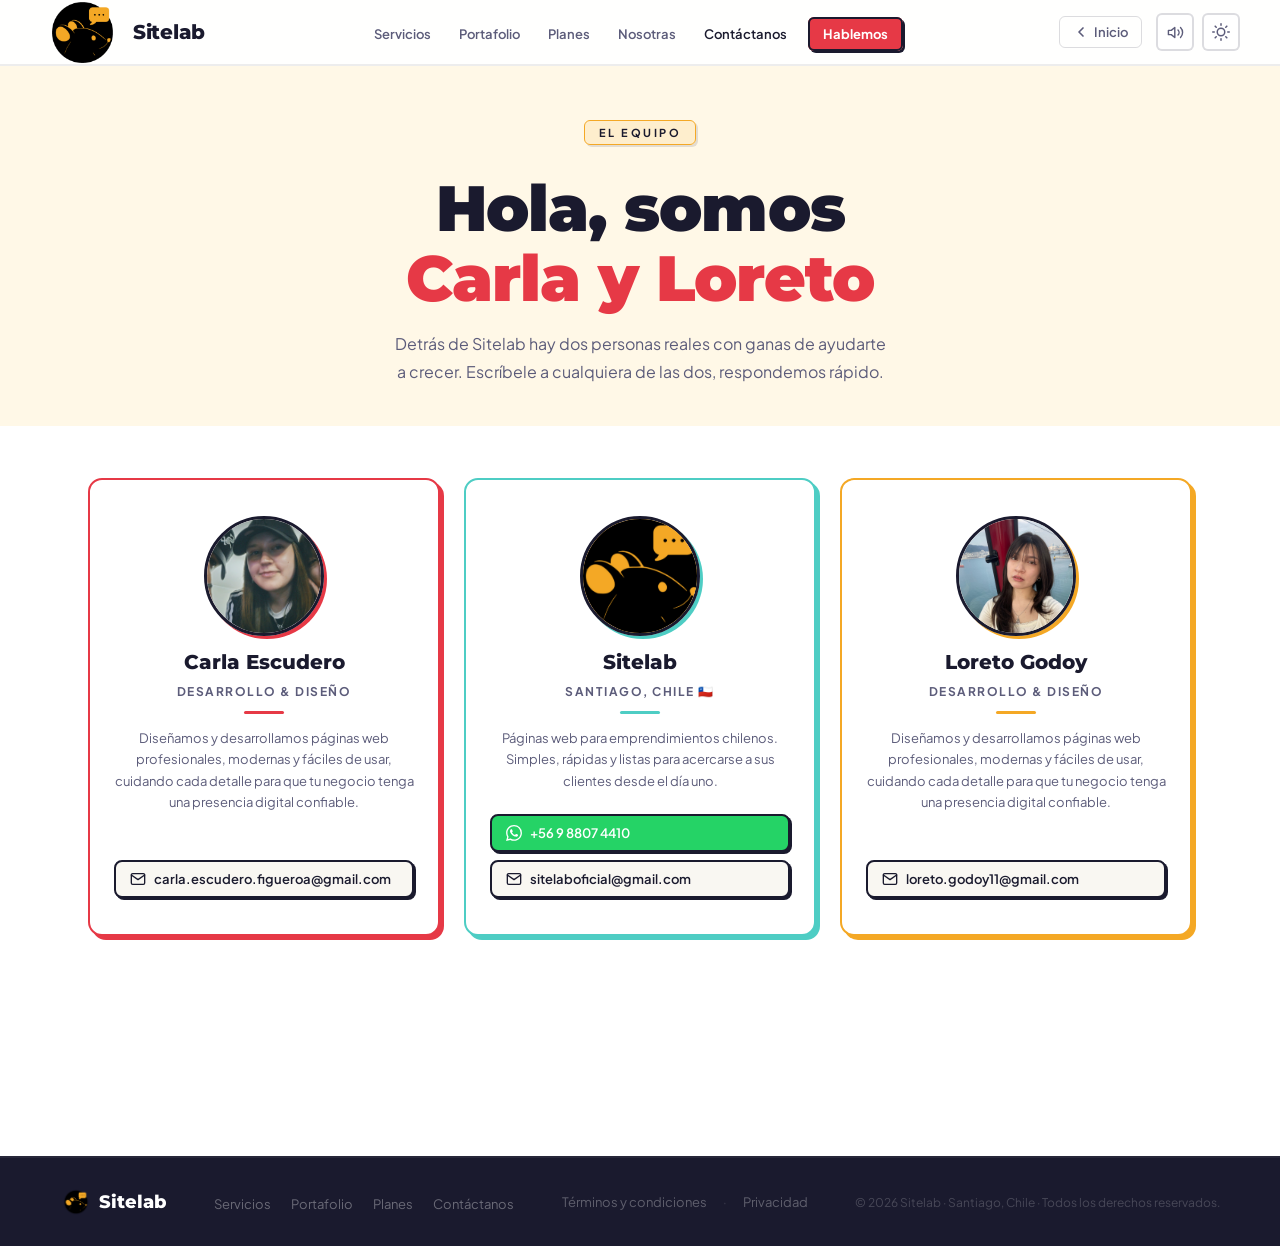
==== commit f0a39f5f: "actualice index" ====
--- a/contacto.html
+++ b/contacto.html
@@ -127,7 +127,7 @@
 <footer>
   <div class="footer-inner">
     <a href="index.html" class="footer-logo">
-      <svg width="22" height="22" viewBox="0 0 28 28" fill="none"><rect width="28" height="28" rx="8" fill="var(--yellow)"/><rect x="7" y="7" width="6" height="6" rx="1.5" fill="var(--black)"/><rect x="15" y="7" width="6" height="6" rx="1.5" fill="var(--black)" opacity="0.35"/><rect x="7" y="15" width="6" height="6" rx="1.5" fill="var(--black)" opacity="0.35"/><rect x="15" y="15" width="6" height="6" rx="1.5" fill="var(--black)"/></svg>
+      <img src="assets/imagenes/logo_sitelab.png" alt="Sitelab">
       Sitelab
     </a>
     <ul class="footer-links">
--- a/assets/css/style.css
+++ b/assets/css/style.css
@@ -2025,6 +2025,12 @@
   display: flex; 
   align-items: center; 
   gap: 7px; }
+
+  .footer-logo img {
+  width: 32px;
+  height: 32px;
+  object-fit: contain;
+}
 
 [data-theme="dark"] .footer-logo { 
   color: var(--text); }
